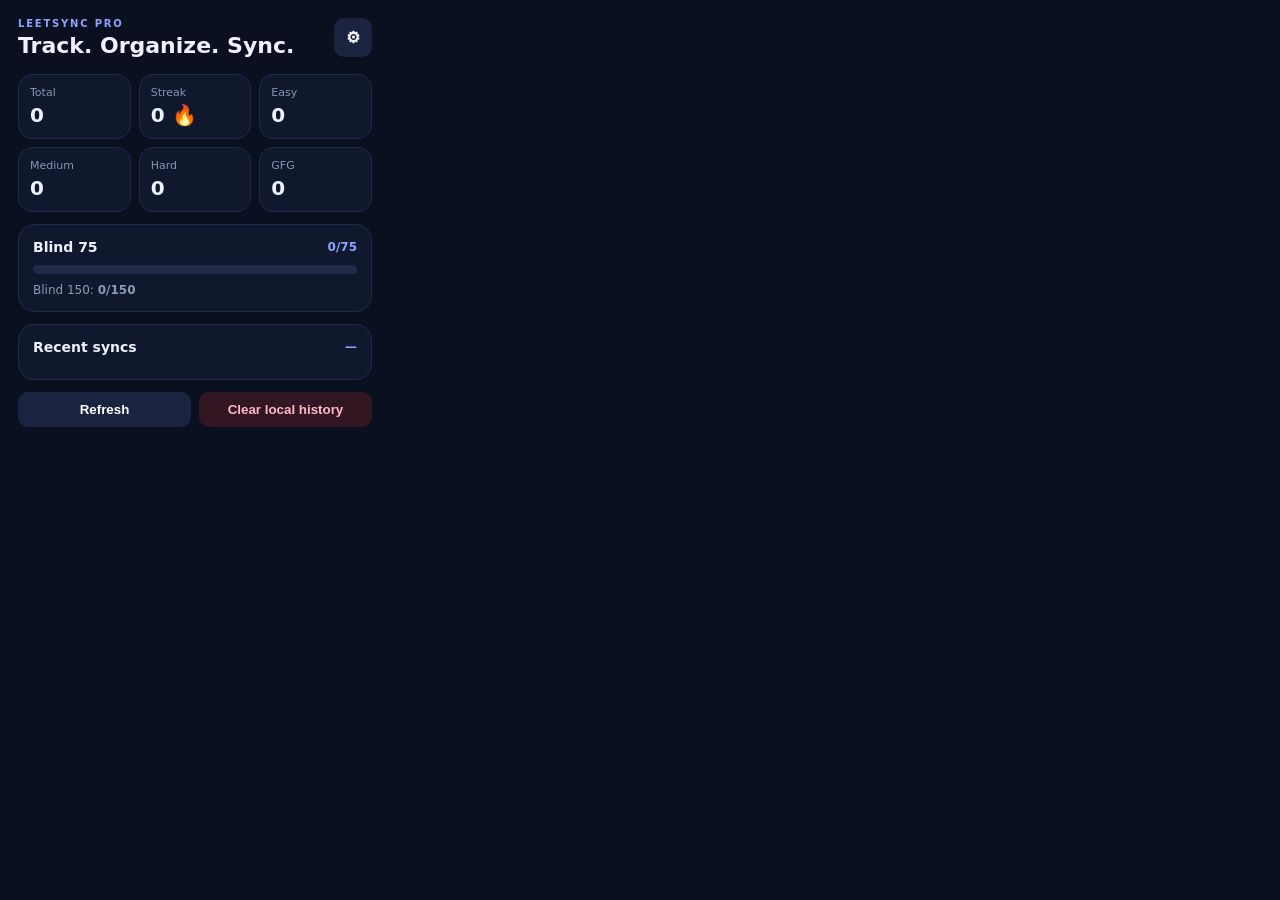
==== src/popup/index.html @ 6a64246d "Version 1" ====
<!doctype html>
<html>
<head>
  <meta charset="utf-8">
  <title>LeetSync Pro</title>
  <link rel="stylesheet" href="popup.css">
</head>
<body>
  <main class="app">
    <header class="header">
      <div>
        <div class="eyebrow">LEETSYNC PRO</div>
        <h1>Track. Organize. Sync.</h1>
      </div>
      <button id="settingsBtn" class="icon-btn" title="Settings">⚙</button>
    </header>

    <section id="setupCard" class="card hidden">
      <h2>Connect GitHub</h2>
      <p>Add your repository details in Settings before the extension can sync.</p>
      <button id="setupBtn" class="primary">Open Settings</button>
    </section>

    <section class="stats-grid">
      <div class="stat-card"><span>Total</span><strong id="total">0</strong></div>
      <div class="stat-card"><span>Streak</span><strong id="streak">0 🔥</strong></div>
      <div class="stat-card"><span>Easy</span><strong id="easy">0</strong></div>
      <div class="stat-card"><span>Medium</span><strong id="medium">0</strong></div>
      <div class="stat-card"><span>Hard</span><strong id="hard">0</strong></div>
      <div class="stat-card"><span>GFG</span><strong id="gfg">0</strong></div>
    </section>

    <section class="card">
      <div class="section-title"><h2>Blind 75</h2><span id="blind75Label">0/75</span></div>
      <div class="progress"><div id="blind75Bar"></div></div>
      <div class="mini">Blind 150: <strong id="blind150Label">0/150</strong></div>
    </section>

    <section class="card">
      <div class="section-title"><h2>Recent syncs</h2><span id="syncStatus">—</span></div>
      <div id="recent" class="recent"></div>
    </section>

    <footer>
      <button id="refreshBtn" class="secondary">Refresh</button>
      <button id="clearBtn" class="danger">Clear local history</button>
    </footer>
  </main>
  <script src="popup.js"></script>
</body>
</html>
---- src/popup/popup.css ----
:root {
  color-scheme: dark;
  font-family: Inter, system-ui, -apple-system, Segoe UI, sans-serif;
}
* { box-sizing: border-box; }
body {
  margin: 0;
  width: 390px;
  background: #0b1020;
  color: #eef2ff;
}
.app { padding: 18px; }
.header { display:flex; justify-content:space-between; align-items:flex-start; gap:12px; margin-bottom:16px; }
.eyebrow { font-size:10px; letter-spacing:.18em; color:#8ea2ff; font-weight:800; }
h1 { margin:4px 0 0; font-size:22px; }
h2 { margin:0; font-size:14px; }
.icon-btn,.primary,.secondary,.danger {
  border:0; border-radius:10px; padding:10px 12px; cursor:pointer; font-weight:700;
}
.icon-btn { background:#1a2440; color:white; font-size:16px; }
.primary { width:100%; background:#5b70ff; color:white; }
.secondary { background:#1a2440; color:white; }
.danger { background:#321722; color:#ffb6c7; }
.card {
  background:#10182d; border:1px solid #202b49; border-radius:16px; padding:14px; margin-bottom:12px;
}
.stats-grid { display:grid; grid-template-columns:repeat(3,1fr); gap:8px; margin-bottom:12px; }
.stat-card { background:#10182d; border:1px solid #202b49; border-radius:14px; padding:11px; }
.stat-card span { display:block; color:#8896b3; font-size:11px; }
.stat-card strong { display:block; margin-top:4px; font-size:20px; }
.section-title { display:flex; align-items:center; justify-content:space-between; margin-bottom:10px; }
.section-title span { color:#8ea2ff; font-weight:800; font-size:12px; }
.progress { height:9px; border-radius:99px; background:#202b49; overflow:hidden; }
.progress div { height:100%; width:0%; background:linear-gradient(90deg,#5b70ff,#7d8cff); transition:width .25s; }
.mini { color:#8d9ab4; font-size:12px; margin-top:9px; }
.recent { display:flex; flex-direction:column; gap:8px; max-height:210px; overflow:auto; }
.row { display:flex; justify-content:space-between; gap:8px; padding:8px 0; border-bottom:1px solid #1a2440; }
.row:last-child { border-bottom:0; }
.row .name { font-weight:700; font-size:12px; }
.row .meta { color:#8290ad; font-size:10px; margin-top:3px; }
.badge { color:#7ee2aa; font-weight:800; font-size:10px; }
footer { display:flex; justify-content:space-between; gap:8px; }
footer button { flex:1; }
.hidden { display:none; }
p { color:#9aa7c0; line-height:1.5; font-size:12px; }
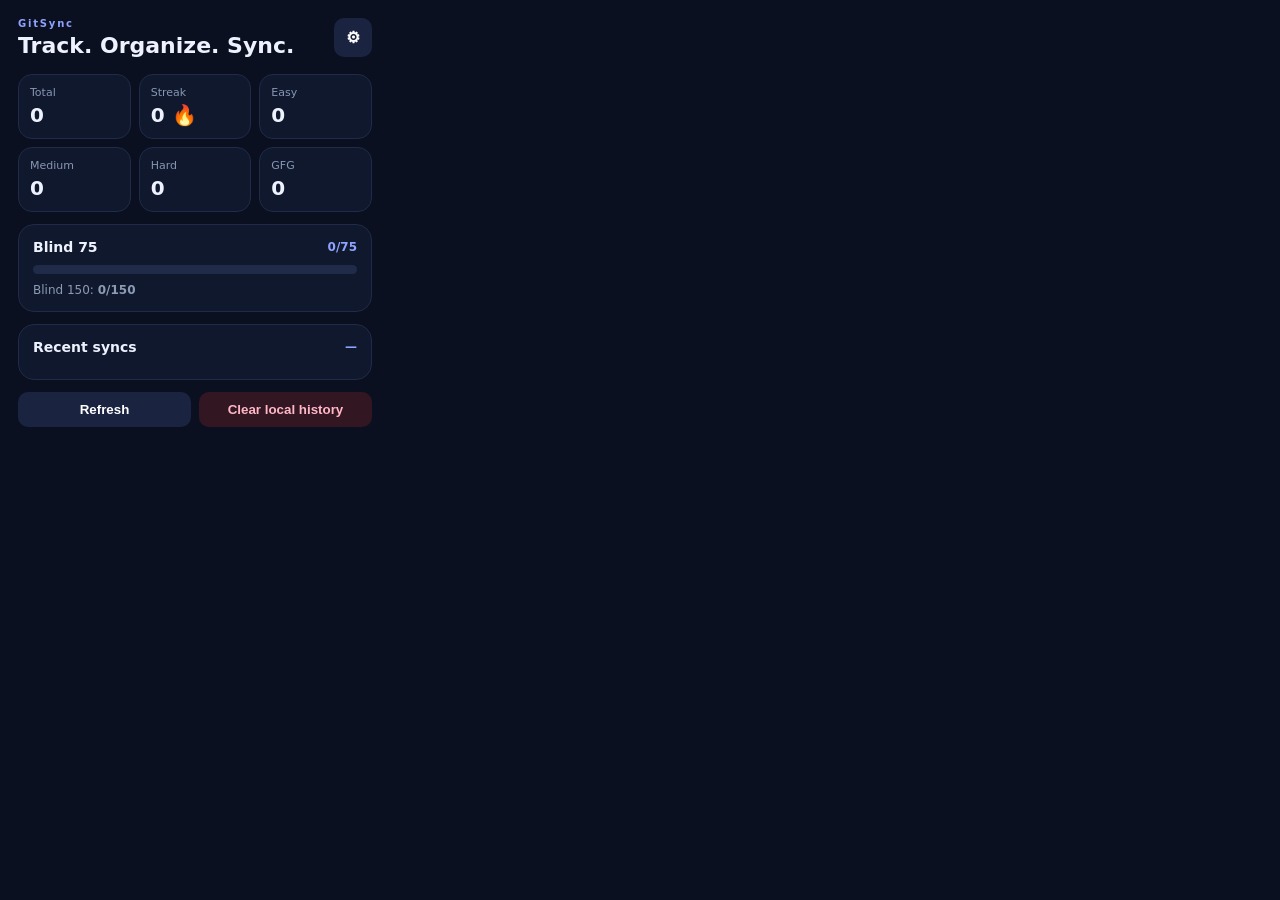
==== commit f8c2c740: "Update" ====
--- a/src/popup/index.html
+++ b/src/popup/index.html
@@ -2,14 +2,14 @@
 <html>
 <head>
   <meta charset="utf-8">
-  <title>LeetSync Pro</title>
+  <title>GitSync</title>
   <link rel="stylesheet" href="popup.css">
 </head>
 <body>
   <main class="app">
     <header class="header">
       <div>
-        <div class="eyebrow">LEETSYNC PRO</div>
+        <div class="eyebrow">GitSync</div>
         <h1>Track. Organize. Sync.</h1>
       </div>
       <button id="settingsBtn" class="icon-btn" title="Settings">⚙</button>
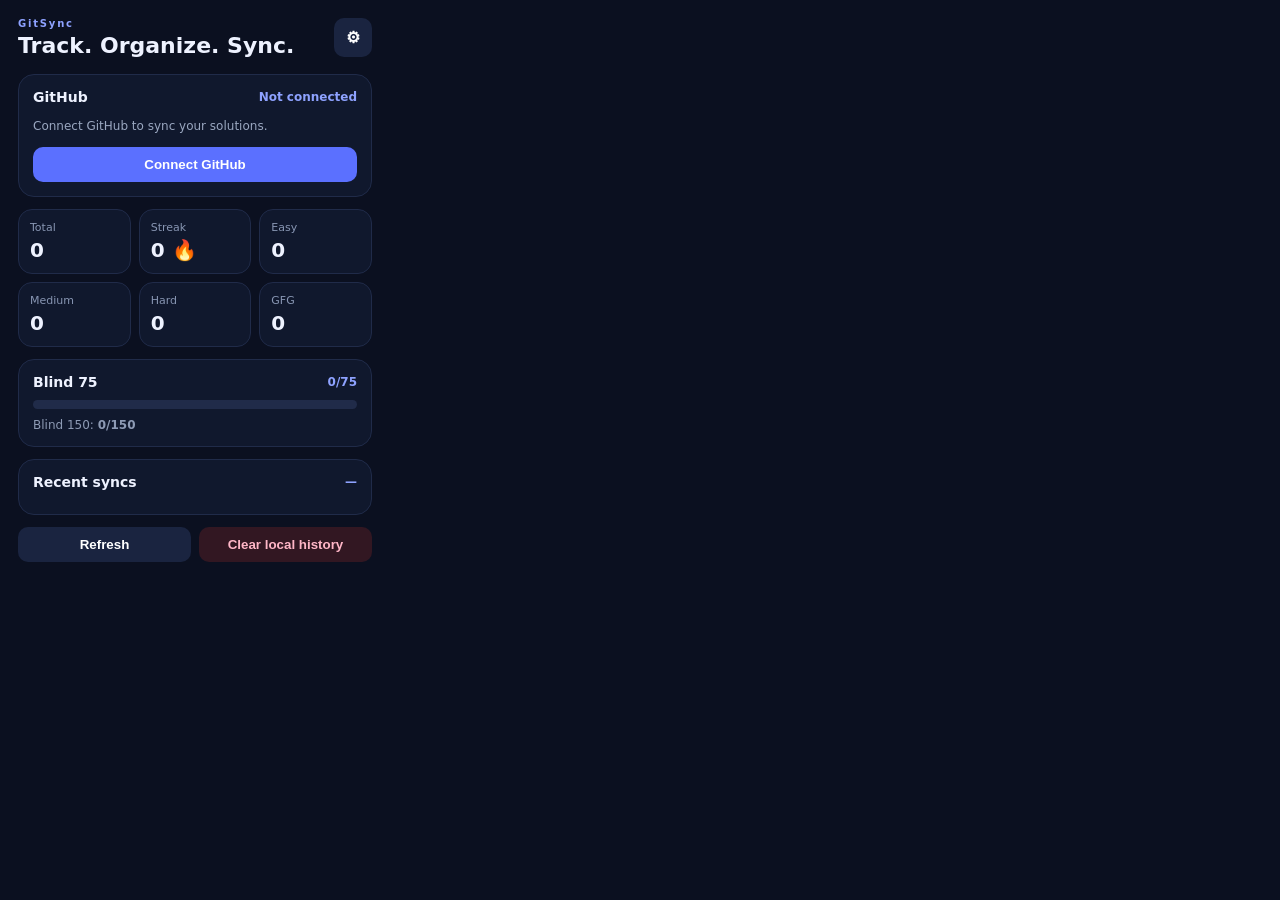
==== commit 812347c5: "Version 2" ====
--- a/src/popup/index.html
+++ b/src/popup/index.html
@@ -15,11 +15,31 @@
       <button id="settingsBtn" class="icon-btn" title="Settings">⚙</button>
     </header>
 
-    <section id="setupCard" class="card hidden">
-      <h2>Connect GitHub</h2>
-      <p>Add your repository details in Settings before the extension can sync.</p>
-      <button id="setupBtn" class="primary">Open Settings</button>
-    </section>
+    <section id="githubCard" class="card">
+  <div class="section-title">
+    <h2>GitHub</h2>
+    <span id="githubStatus">Not connected</span>
+  </div>
+
+  <p id="githubAccount">
+    Connect GitHub to sync your solutions.
+  </p>
+
+  <button
+    id="connectGithub"
+    class="primary"
+  >
+    Connect GitHub
+  </button>
+
+  <button
+    id="disconnectGithub"
+    class="secondary"
+    style="display:none; margin-top:8px;"
+  >
+    Disconnect
+  </button>
+</section>
 
     <section class="stats-grid">
       <div class="stat-card"><span>Total</span><strong id="total">0</strong></div>
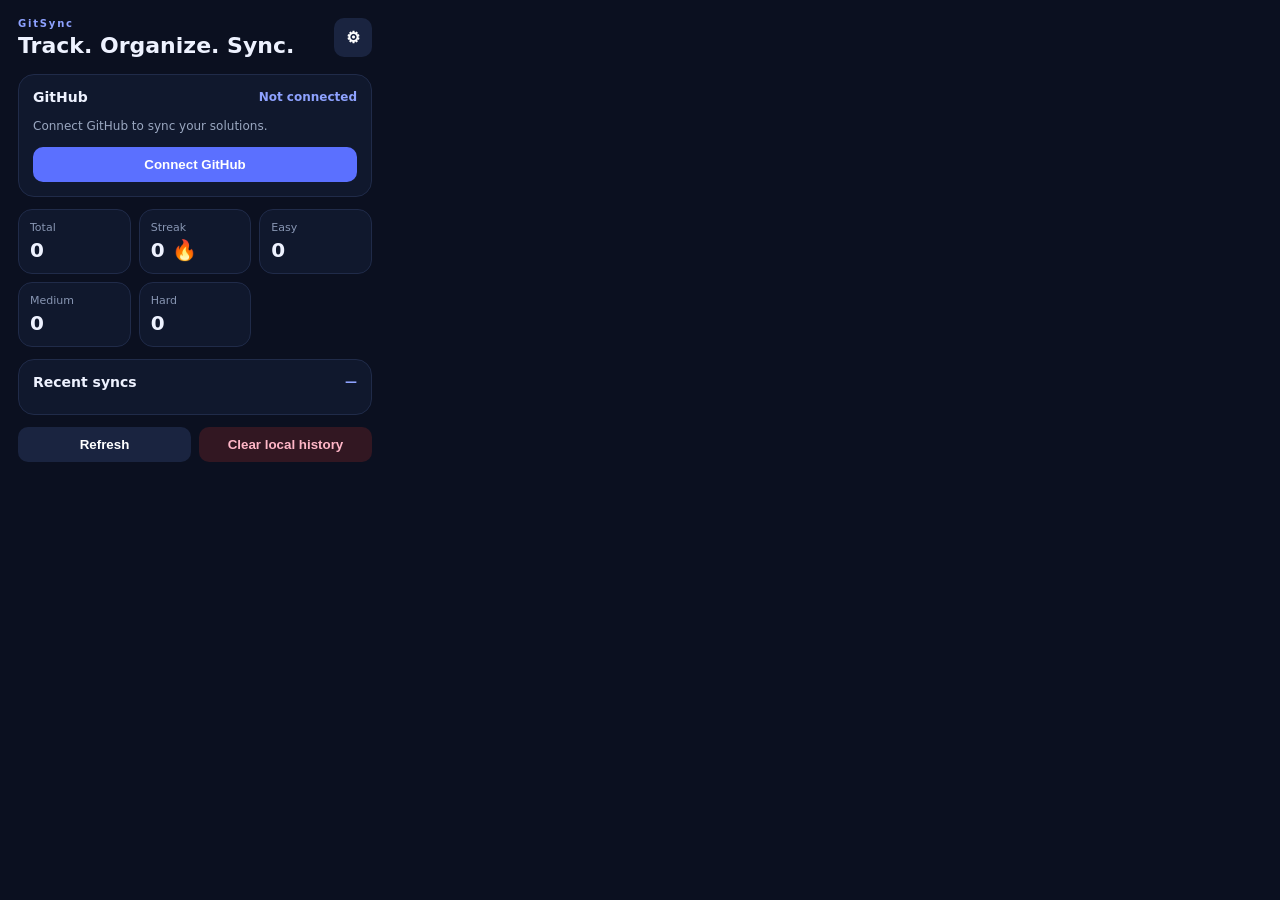
==== commit 28da39f5: "Release Update" ====
--- a/src/popup/index.html
+++ b/src/popup/index.html
@@ -16,30 +16,44 @@
     </header>
 
     <section id="githubCard" class="card">
-  <div class="section-title">
-    <h2>GitHub</h2>
-    <span id="githubStatus">Not connected</span>
-  </div>
+      <div class="section-title">
+        <h2>GitHub</h2>
+        <span id="githubStatus">Not connected</span>
+      </div>
 
-  <p id="githubAccount">
-    Connect GitHub to sync your solutions.
-  </p>
+      <div id="disconnectedState">
+        <p>Connect GitHub to sync your solutions.</p>
+        <button id="connectGithub" class="primary">Connect GitHub</button>
+      </div>
 
-  <button
-    id="connectGithub"
-    class="primary"
-  >
-    Connect GitHub
-  </button>
+      <div id="connectedState" style="display:none;">
+        <div style="display: flex; align-items: center; gap: 8px; margin-bottom: 12px;">
+          <img id="githubAvatar" src="" alt="" style="width: 24px; height: 24px; border-radius: 50%; display: none;">
+          <p id="githubAccount" class="account-name" style="margin: 0; font-weight: 500;"></p>
+        </div>
+        
+        <div class="form-group" style="margin-bottom: 8px;">
+          <label for="repoSelect" style="display: block; margin-bottom: 4px; font-size: 12px; color: #a1a1aa;">Repository</label>
+          <select id="repoSelect" style="width: 100%; padding: 8px; border-radius: 6px; background: #27272a; border: 1px solid #3f3f46; color: white;">
+            <option value="">Loading...</option>
+          </select>
+        </div>
 
-  <button
-    id="disconnectGithub"
-    class="secondary"
-    style="display:none; margin-top:8px;"
-  >
-    Disconnect
-  </button>
-</section>
+        <div class="form-group" id="branchSelection" style="display:none; margin-bottom: 8px;">
+          <label for="branchSelect" style="display: block; margin-bottom: 4px; font-size: 12px; color: #a1a1aa;">Branch</label>
+          <select id="branchSelect" style="width: 100%; padding: 8px; border-radius: 6px; background: #27272a; border: 1px solid #3f3f46; color: white;">
+            <option value="">Loading...</option>
+          </select>
+        </div>
+
+        <div id="accessTestResult" class="status" style="margin-top: 8px; margin-bottom: 8px; font-size: 12px;"></div>
+        
+        <div class="actions" style="margin-top: 12px; gap: 8px; display: flex;">
+          <button id="testAccessBtn" class="primary" style="flex:1;">Test Access</button>
+          <button id="disconnectGithub" class="secondary" style="flex:1;">Disconnect</button>
+        </div>
+      </div>
+    </section>
 
     <section class="stats-grid">
       <div class="stat-card"><span>Total</span><strong id="total">0</strong></div>
@@ -47,14 +61,9 @@
       <div class="stat-card"><span>Easy</span><strong id="easy">0</strong></div>
       <div class="stat-card"><span>Medium</span><strong id="medium">0</strong></div>
       <div class="stat-card"><span>Hard</span><strong id="hard">0</strong></div>
-      <div class="stat-card"><span>GFG</span><strong id="gfg">0</strong></div>
+
     </section>
 
-    <section class="card">
-      <div class="section-title"><h2>Blind 75</h2><span id="blind75Label">0/75</span></div>
-      <div class="progress"><div id="blind75Bar"></div></div>
-      <div class="mini">Blind 150: <strong id="blind150Label">0/150</strong></div>
-    </section>
 
     <section class="card">
       <div class="section-title"><h2>Recent syncs</h2><span id="syncStatus">—</span></div>
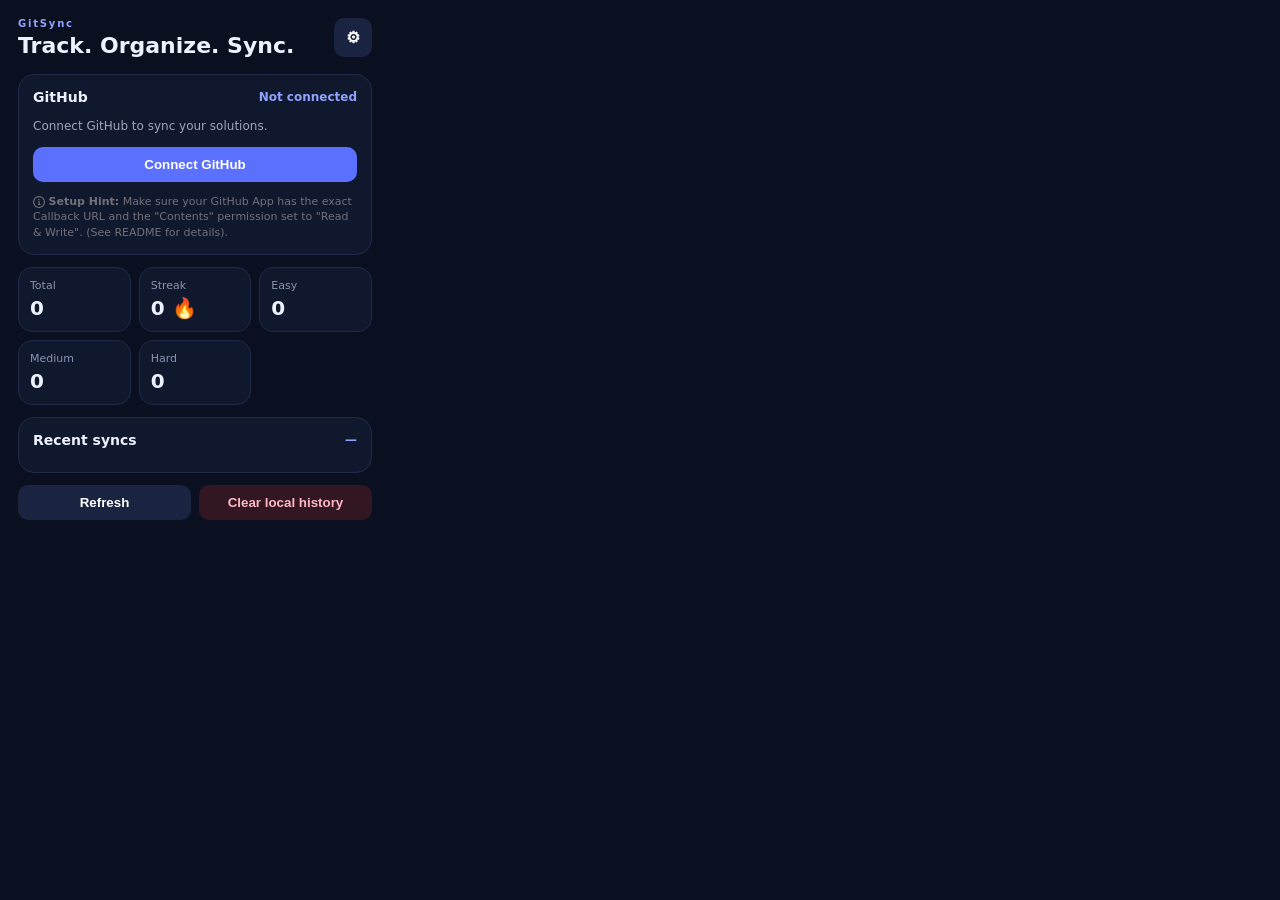
==== commit e82a27c2: "Issue 1.2 Fixed" ====
--- a/src/popup/index.html
+++ b/src/popup/index.html
@@ -24,6 +24,10 @@
       <div id="disconnectedState">
         <p>Connect GitHub to sync your solutions.</p>
         <button id="connectGithub" class="primary">Connect GitHub</button>
+        <div style="font-size: 11px; color: #71717a; margin-top: 12px; line-height: 1.4;">
+          <svg style="vertical-align: text-bottom;" width="12" height="12" viewBox="0 0 16 16" fill="currentColor"><path fill-rule="evenodd" d="M8 1.5a6.5 6.5 0 100 13 6.5 6.5 0 000-13zM0 8a8 8 0 1116 0A8 8 0 010 8zm6.5-.25A.75.75 0 017.25 7h1a.75.75 0 01.75.75v2.75h.25a.75.75 0 010 1.5h-2a.75.75 0 010-1.5h.25v-2h-.25a.75.75 0 01-.75-.75zM8 6a1 1 0 100-2 1 1 0 000 2z"></path></svg>
+          <strong>Setup Hint:</strong> Make sure your GitHub App has the exact Callback URL and the "Contents" permission set to "Read & Write". (See README for details).
+        </div>
       </div>
 
       <div id="connectedState" style="display:none;">
@@ -44,6 +48,10 @@
           <select id="branchSelect" style="width: 100%; padding: 8px; border-radius: 6px; background: #27272a; border: 1px solid #3f3f46; color: white;">
             <option value="">Loading...</option>
           </select>
+          <div style="font-size: 11px; color: #71717a; margin-top: 4px;">
+            <svg style="vertical-align: text-bottom;" width="12" height="12" viewBox="0 0 16 16" fill="currentColor"><path fill-rule="evenodd" d="M8 1.5a6.5 6.5 0 100 13 6.5 6.5 0 000-13zM0 8a8 8 0 1116 0A8 8 0 010 8zm6.5-.25A.75.75 0 017.25 7h1a.75.75 0 01.75.75v2.75h.25a.75.75 0 010 1.5h-2a.75.75 0 010-1.5h.25v-2h-.25a.75.75 0 01-.75-.75zM8 6a1 1 0 100-2 1 1 0 000 2z"></path></svg>
+            Using a new repo? Make sure to create at least one file (like a README) so a branch exists!
+          </div>
         </div>
 
         <div id="accessTestResult" class="status" style="margin-top: 8px; margin-bottom: 8px; font-size: 12px;"></div>
